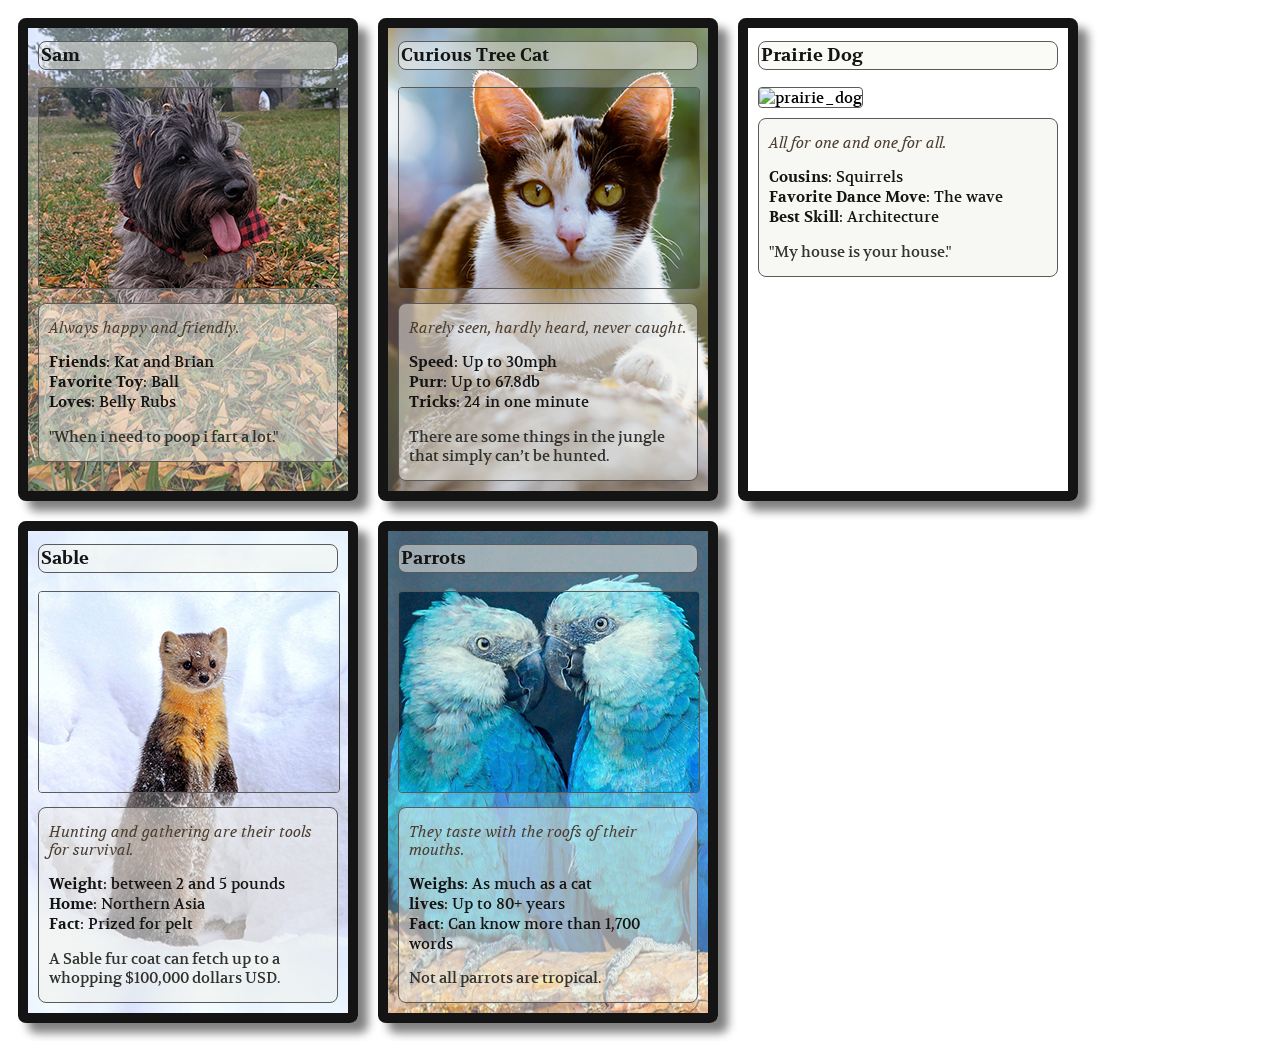
==== index.html @ c0e6bf3f "Add index" ====
<!DOCTYPE html>
<html>
<head>
	<meta charset="utf-8">
	<title>Animal Trading Cards</title>
	<link href="https://fonts.googleapis.com/css2?family=Volkhov" rel="stylesheet">
	<link rel="stylesheet" href="styles.css">
</head>
<body>
	<div class="background sam">
	    <h3>Sam</h3>
		<img src="front_image_Sam.jpg" alt="sammy" class="img">
		<div class="info">
			<p class="facts">Always happy and friendly.</p>
			<ul>
				<li><span>Friends</span>: Kat and Brian</li>
				<li><span>Favorite Toy</span>: Ball</li>
				<li><span>Loves</span>: Belly Rubs</li>
			</ul>
			<p class="about">"When i need to poop i fart a lot."</p>
		</div>
    </div>
    <div class="background cat">
		<h3>Curious Tree Cat</h3>
		<img src="front_image_cat.jpg" alt="Cat_face" class="img">
		<div class="info">
			<p class="facts">Rarely seen, hardly heard, never caught.</p>
			<ul>
				<li><span>Speed</span>: Up to 30mph</li>
				<li><span>Purr</span>: Up to 67.8db</li>
				<li><span>Tricks</span>: 24 in one minute</li>
			</ul>
			<p class="about">There are some things in the jungle that simply can’t be hunted.</p>
		</div>
    </div>
    <div class="background pdog">
		<h3>Prairie Dog</h3>
		<img src="front_image_pdog.jpg" alt="prairie_dog" class="img">
		<div class="info">
		    <p class="facts">All for one and one for all.</p>
			<ul>
				<li><span>Cousins</span>: Squirrels</li>
				<li><span>Favorite Dance Move</span>: The wave</li>
				<li><span>Best Skill</span>: Architecture</li>
			</ul>
			<p class="about">"My house is your house."</p>
		</div>
    </div>
    <div class="background sable">
		<h3>Sable</h3>
		<img src="front_image_sable.jpg" alt="sable_in_snow" class="img">
		<div class="info">
		    <p class="facts">Hunting and gathering are their tools for survival.</p>
			<ul>
				<li><span>Weight</span>: between 2 and 5 pounds</li>
				<li><span>Home</span>: Northern Asia</li>
				<li><span>Fact</span>: Prized for pelt</li>
			</ul>
			<p class="about"> A Sable fur coat can fetch up to a whopping $100,000 dollars USD.</p>
		</div>
    </div>
    <div class="background birds">
		<h3>Parrots</h3>
		<img src="front_image_birds.jpg" alt="birds_in_tree" class="img">
		<div class="info">
		    <p class="facts">They taste with the roofs of their mouths.</p>
			<ul>
				<li><span>Weighs</span>: As much as a cat</li>
				<li><span>lives</span>: Up to 80+ years</li>
				<li><span>Fact</span>: Can know more than 1,700 words</li>
			</ul>
			<p class="about"> Not all parrots are tropical.</p>
		</div>
	</div>
    
</body>



</html>
---- styles.css ----
body {
    font-family: 'Volkhov';
    font-size: 15px;
    display: flex;
    flex-wrap: wrap;
}

.background {
    background-repeat: no-repeat;
    width: 300px;
    margin: 10px;
    border: 10px solid rgb(20, 20, 20);
    border-radius: 8px;
    padding: 10px;
    box-shadow: 10px 10px 10px grey;
    
}

.sam {
    background-image: url(back_image_Sam.jpg);
}
.cat {
    background-image: url(back_image_cat.jpg);
}
.pdog {
    background-image: url(back_image_pdog.jpg);
}
.sable {
    background-image: url(back_image_sable.jpg);
}
.birds {
    background-image: url(back_image_birds.jpg);
}

h3 {
    margin-top: 2.72px; 
    color: rgb(20, 20, 20);
    border: 1px solid rgb(90, 90, 90);
    border-radius: 8px;
    padding: 2px;
    background-color: rgba(245, 245, 239, 0.5);     
}

.info {
    border: 1px solid rgb(90, 90, 90);
    border-radius: 8px;
    margin-top: 10px;
    padding-left: 10px;
    padding-right: 10px;
    background-color: rgba(240, 240, 234, 0.5);
    
}

.facts {
    font-style: italic;
    color: rgb(75, 62, 48);
}

span {
    font-weight: bold;
}

ul{
    color: rgb(20, 20, 20);
    padding: 0px;
    word-spacing: 1px;
}

li {
    list-style-type: none;
}

.about {
    color: rgb(49, 49, 45);
}

img {
    border: 1px solid rgb(90, 90, 90);
    border-radius: 4px;
}
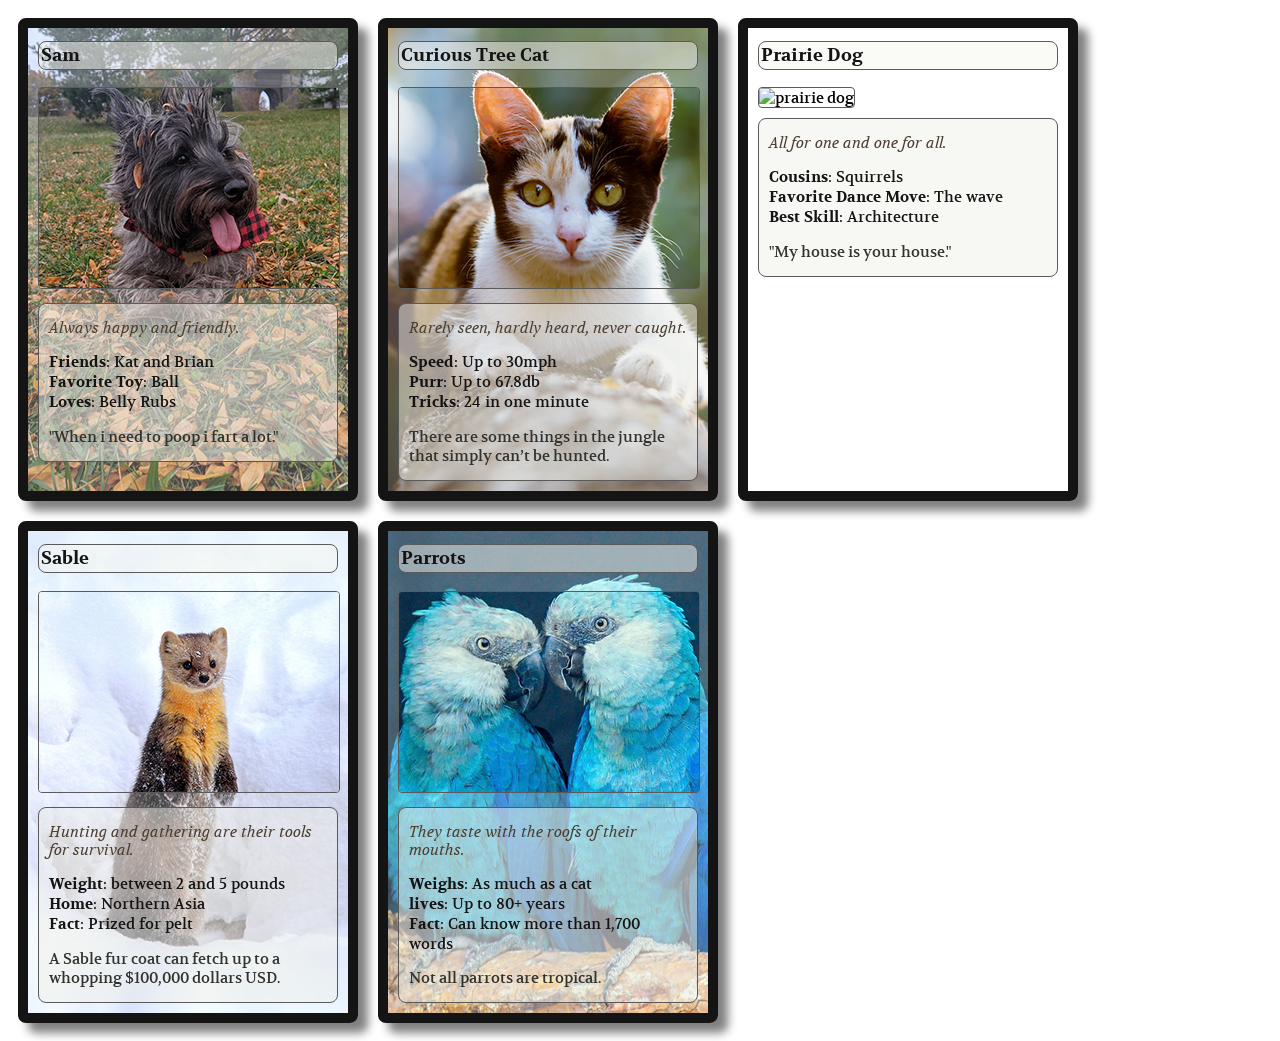
==== commit dea2aa3f: "Edit alt names, image pdog name" ====
--- a/index.html
+++ b/index.html
@@ -22,7 +22,7 @@
     </div>
     <div class="background cat">
 		<h3>Curious Tree Cat</h3>
-		<img src="front_image_cat.jpg" alt="Cat_face" class="img">
+		<img src="front_image_cat.jpg" alt="Cat face" class="img">
 		<div class="info">
 			<p class="facts">Rarely seen, hardly heard, never caught.</p>
 			<ul>
@@ -35,7 +35,7 @@
     </div>
     <div class="background pdog">
 		<h3>Prairie Dog</h3>
-		<img src="front_image_pdog.jpg" alt="prairie_dog" class="img">
+		<img src="front_image_pdog.jpg" alt="prairie dog" class="img">
 		<div class="info">
 		    <p class="facts">All for one and one for all.</p>
 			<ul>
@@ -48,7 +48,7 @@
     </div>
     <div class="background sable">
 		<h3>Sable</h3>
-		<img src="front_image_sable.jpg" alt="sable_in_snow" class="img">
+		<img src="front_image_sable.jpg" alt="sable in snow" class="img">
 		<div class="info">
 		    <p class="facts">Hunting and gathering are their tools for survival.</p>
 			<ul>
@@ -61,7 +61,7 @@
     </div>
     <div class="background birds">
 		<h3>Parrots</h3>
-		<img src="front_image_birds.jpg" alt="birds_in_tree" class="img">
+		<img src="front_image_birds.jpg" alt="birds in tree" class="img">
 		<div class="info">
 		    <p class="facts">They taste with the roofs of their mouths.</p>
 			<ul>
--- a/styles.css
+++ b/styles.css
@@ -19,15 +19,19 @@
 .sam {
     background-image: url(back_image_Sam.jpg);
 }
+
 .cat {
     background-image: url(back_image_cat.jpg);
 }
+
 .pdog {
     background-image: url(back_image_pdog.jpg);
 }
+
 .sable {
     background-image: url(back_image_sable.jpg);
 }
+
 .birds {
     background-image: url(back_image_birds.jpg);
 }
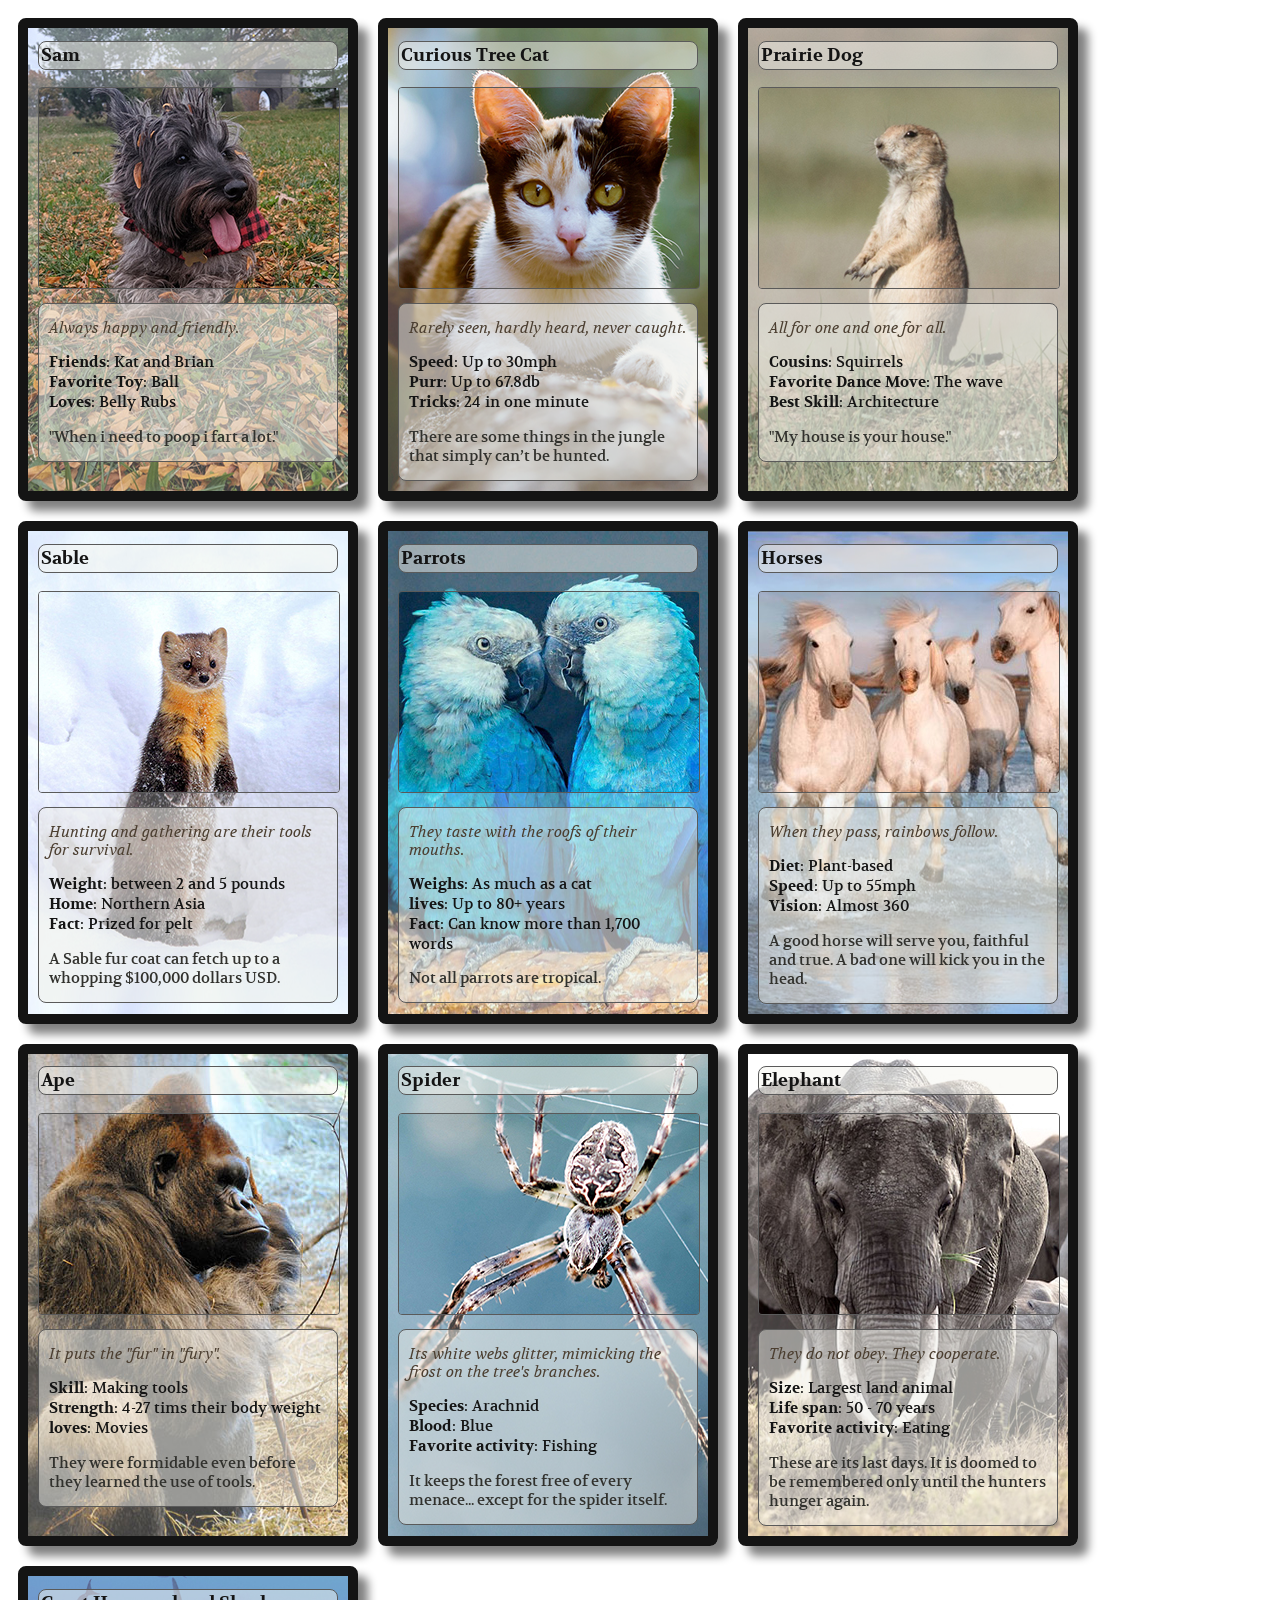
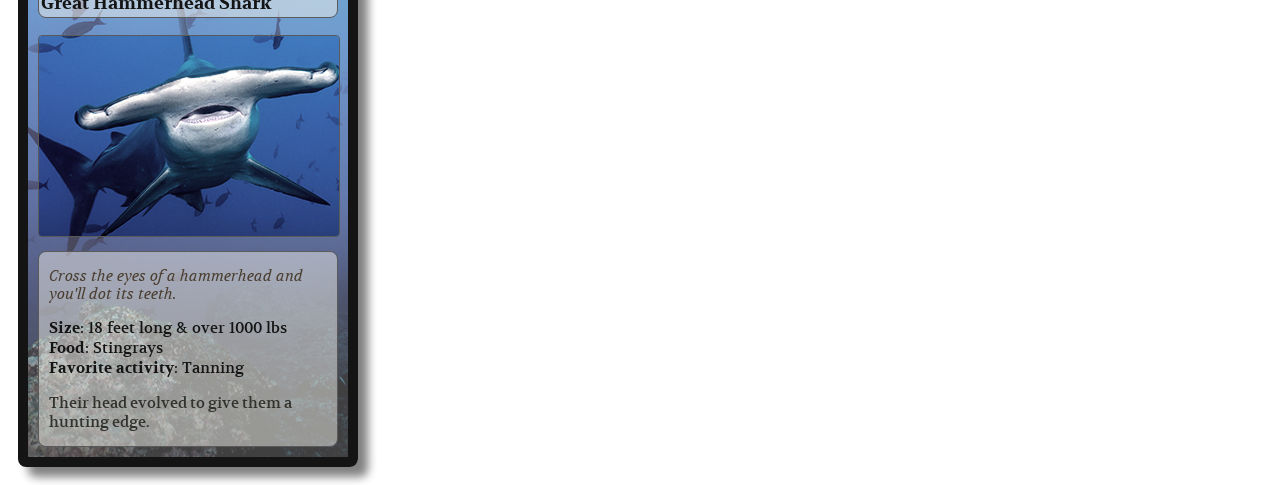
==== commit aa618829: "Add New cards" ====
--- a/index.html
+++ b/index.html
@@ -72,6 +72,77 @@
 			<p class="about"> Not all parrots are tropical.</p>
 		</div>
 	</div>
+	<div class="background horses">
+		<h3>Horses</h3>
+		<img src="front_image_horse.jpg" alt="horses at beach" class="img">
+		<div class="info">
+		    <p class="facts">When they pass, rainbows follow.</p>
+			<ul>
+				<li><span>Diet</span>: Plant-based</li>
+				<li><span>Speed</span>: Up to 55mph</li>
+				<li><span>Vision</span>: Almost 360</li>
+			</ul>
+			<p class="about"> A good horse will serve you, faithful and 
+				true. A bad one will kick you in the head.</p>
+		</div>
+	</div>
+	<div class="background ape">
+		<h3>Ape</h3>
+		<img src="front_image_ape.jpg" alt="Ape" class="img">
+		<div class="info">
+		    <p class="facts">It puts the "fur" in "fury".</p>
+			<ul>
+				<li><span>Skill</span>: Making tools</li>
+				<li><span>Strength</span>: 4-27 tims their body weight</li>
+				<li><span>loves</span>: Movies</li>
+			</ul>
+			<p class="about"> They were formidable even before they 
+				learned the use of tools.</p>
+		</div>
+	</div>
+	<div class="background spider">
+		<h3>Spider</h3>
+		<img src="front_image_spider.jpg" alt="spider" class="img">
+		<div class="info">
+		    <p class="facts">Its white webs glitter, mimicking 
+				the frost on the tree's branches.</p>
+			<ul>
+				<li><span>Species</span>: Arachnid</li>
+				<li><span>Blood</span>: Blue</li>
+				<li><span>Favorite activity</span>: Fishing</li>
+			</ul>
+			<p class="about">It keeps the forest free of every menace... 
+				except for the spider itself. </p>
+		</div>
+	</div>
+	<div class="background elephant">
+		<h3>Elephant</h3>
+		<img src="front_image_elephant.jpg" alt="Elephant" class="img">
+		<div class="info">
+		    <p class="facts">They do not obey. They cooperate.</p>
+			<ul>
+				<li><span>Size</span>: Largest land animal</li>
+				<li><span>Life span</span>: 50 - 70 years</li>
+				<li><span>Favorite activity</span>: Eating</li>
+			</ul>
+			<p class="about">These are its last days. It is doomed to be remembered 
+				only until the hunters hunger again. </p>
+		</div>
+	</div>
+	<div class="background shark">
+		<h3>Great Hammerhead Shark</h3>
+		<img src="front_image_shark.jpg" alt="Shark" class="img">
+		<div class="info">
+		    <p class="facts">Cross the eyes of a hammerhead
+				 and you'll dot its teeth.</p>
+			<ul>
+				<li><span>Size</span>: 18 feet long & over 1000 lbs</li>
+				<li><span>Food</span>: Stingrays</li>
+				<li><span>Favorite activity</span>: Tanning</li>
+			</ul>
+			<p class="about">Their head evolved to give them a hunting edge.</p>
+		</div>
+	</div>
     
 </body>
 
--- a/styles.css
+++ b/styles.css
@@ -34,6 +34,26 @@
 
 .birds {
     background-image: url(back_image_birds.jpg);
+}
+
+.horses {
+    background-image: url(back_image_horse.jpg);
+}
+
+.ape {
+    background-image: url(back_image_ape.jpg);
+}
+
+.spider {
+    background-image: url(back_image_spider.jpg);
+}
+
+.elephant {
+    background-image: url(back_image_elephant.jpg);
+}
+
+.shark {
+    background-image: url(back_image_shark.jpg);
 }
 
 h3 {
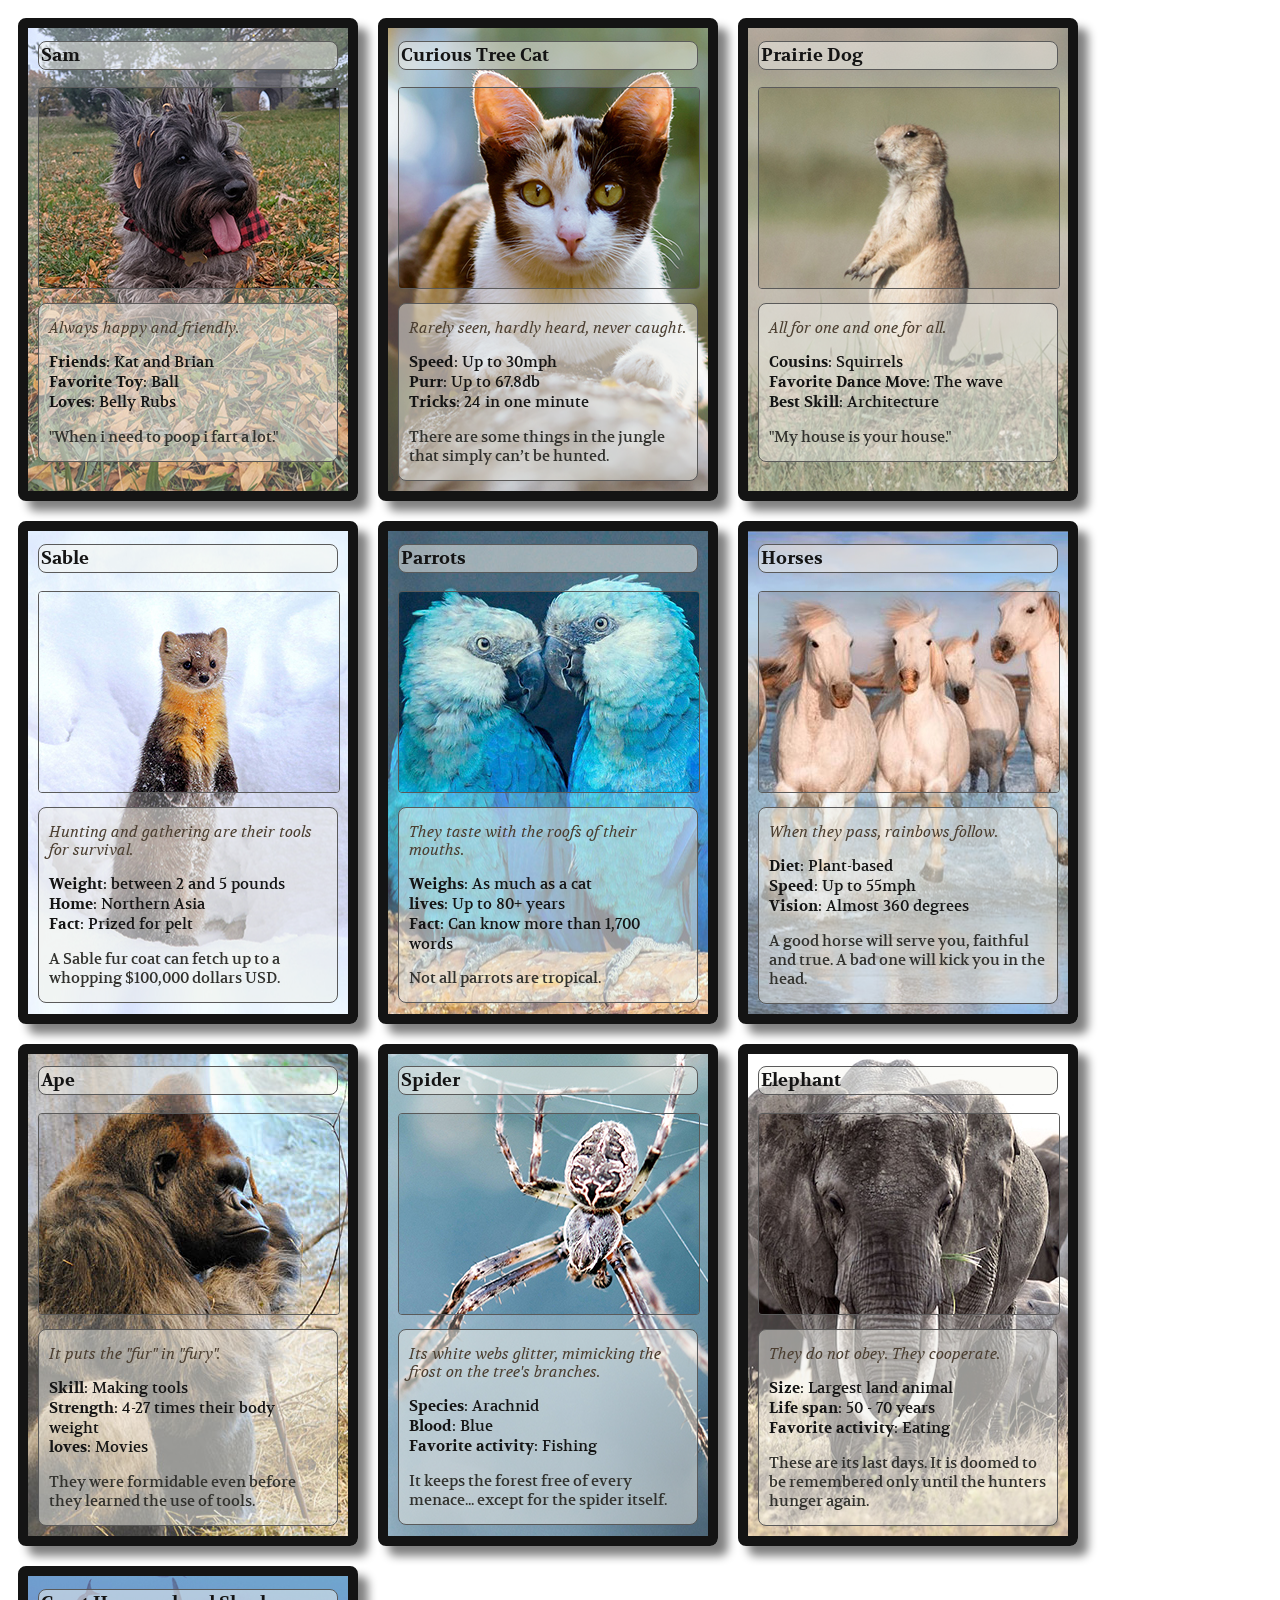
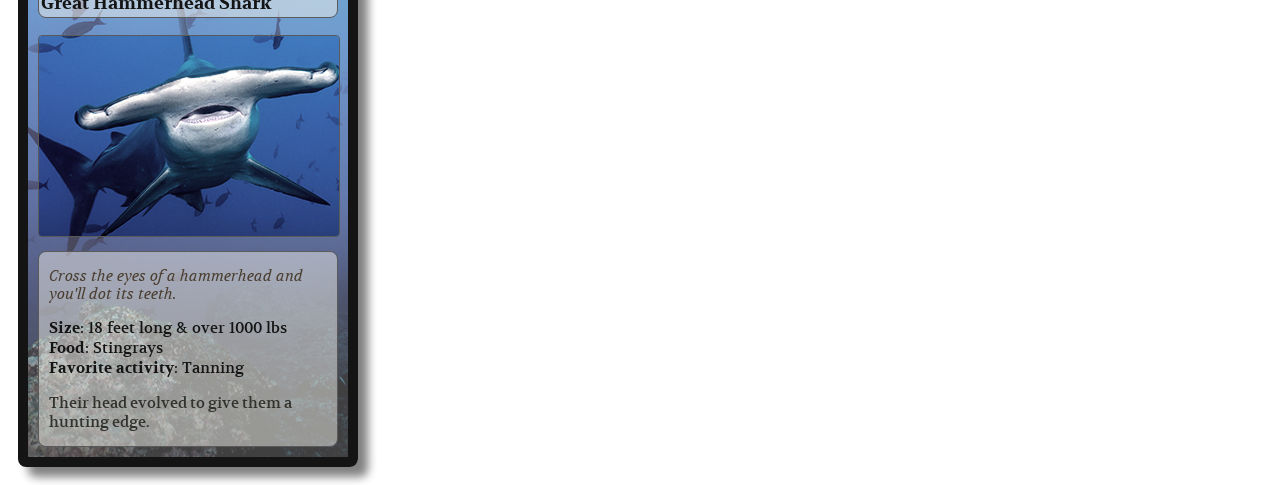
==== commit d3a7cb78: "Edit fixed typos" ====
--- a/index.html
+++ b/index.html
@@ -80,7 +80,7 @@
 			<ul>
 				<li><span>Diet</span>: Plant-based</li>
 				<li><span>Speed</span>: Up to 55mph</li>
-				<li><span>Vision</span>: Almost 360</li>
+				<li><span>Vision</span>: Almost 360 degrees</li>
 			</ul>
 			<p class="about"> A good horse will serve you, faithful and 
 				true. A bad one will kick you in the head.</p>
@@ -93,7 +93,7 @@
 		    <p class="facts">It puts the "fur" in "fury".</p>
 			<ul>
 				<li><span>Skill</span>: Making tools</li>
-				<li><span>Strength</span>: 4-27 tims their body weight</li>
+				<li><span>Strength</span>: 4-27 times their body weight</li>
 				<li><span>loves</span>: Movies</li>
 			</ul>
 			<p class="about"> They were formidable even before they 
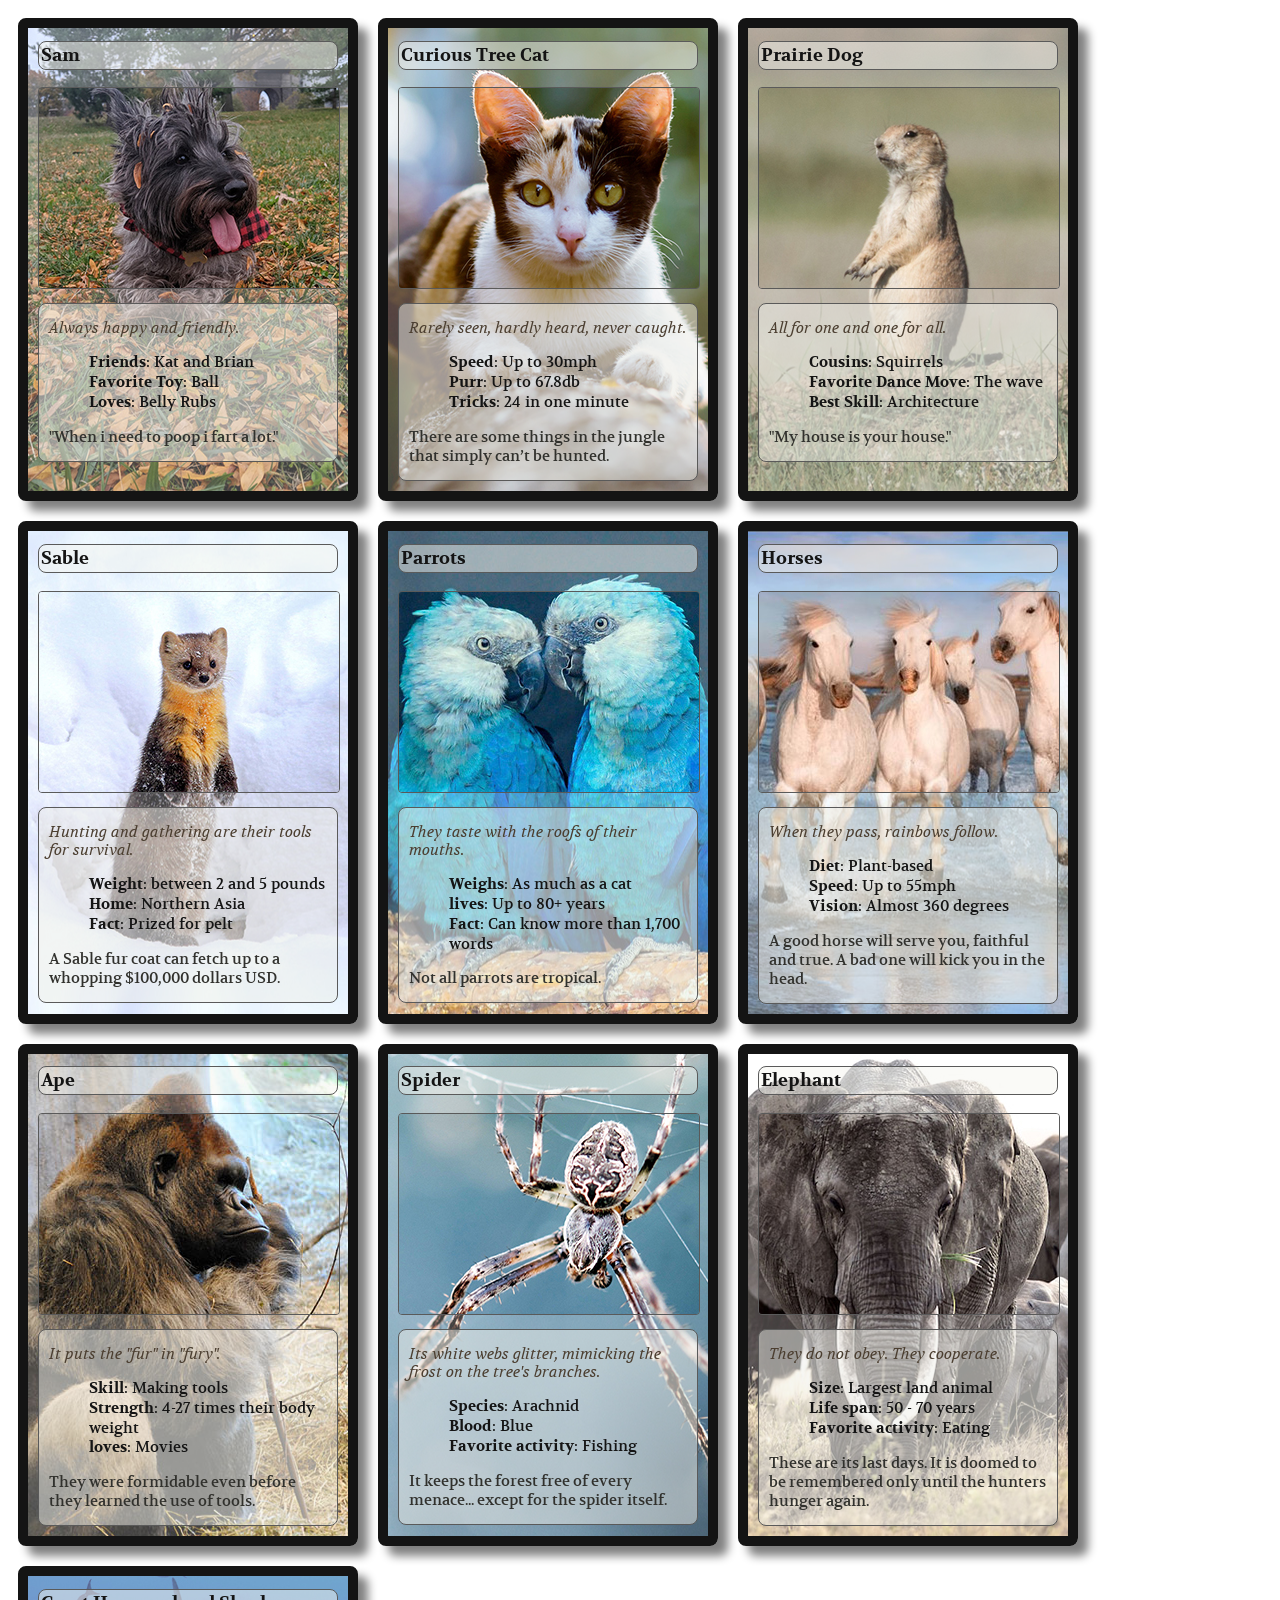
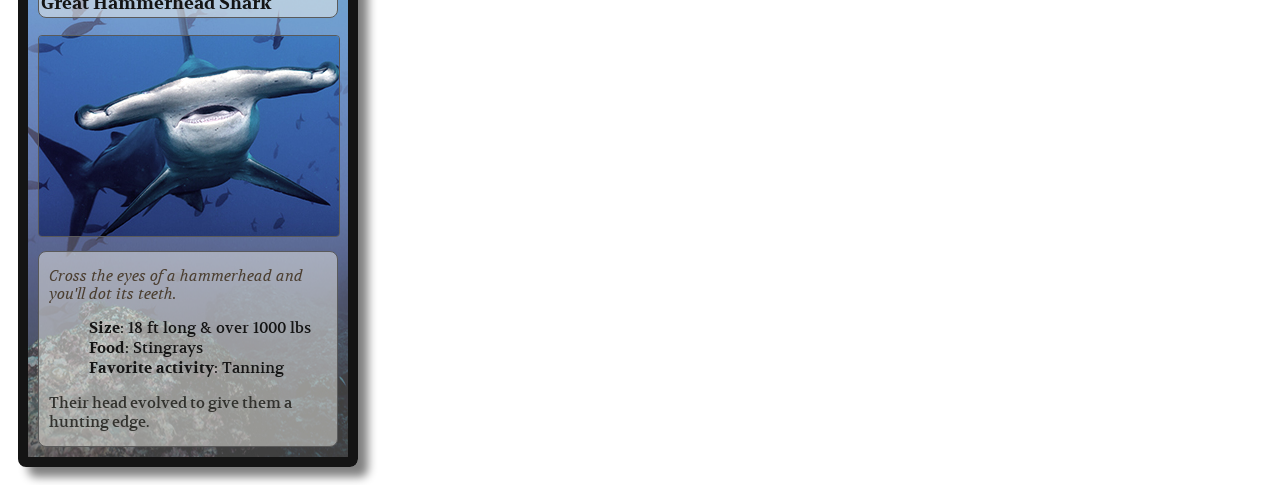
==== commit 45ccd712: "Edit text, move font import statment" ====
--- a/index.html
+++ b/index.html
@@ -3,7 +3,6 @@
 <head>
 	<meta charset="utf-8">
 	<title>Animal Trading Cards</title>
-	<link href="https://fonts.googleapis.com/css2?family=Volkhov" rel="stylesheet">
 	<link rel="stylesheet" href="styles.css">
 </head>
 <body>
@@ -136,7 +135,7 @@
 		    <p class="facts">Cross the eyes of a hammerhead
 				 and you'll dot its teeth.</p>
 			<ul>
-				<li><span>Size</span>: 18 feet long & over 1000 lbs</li>
+				<li><span>Size</span>: 18 ft long & over 1000 lbs</li>
 				<li><span>Food</span>: Stingrays</li>
 				<li><span>Favorite activity</span>: Tanning</li>
 			</ul>
--- a/styles.css
+++ b/styles.css
@@ -1,3 +1,5 @@
+@import url('https://fonts.googleapis.com/css2?family=Volkhov');
+
 body {
     font-family: 'Volkhov';
     font-size: 15px;
@@ -86,7 +88,6 @@
 
 ul{
     color: rgb(20, 20, 20);
-    padding: 0px;
     word-spacing: 1px;
 }
 
